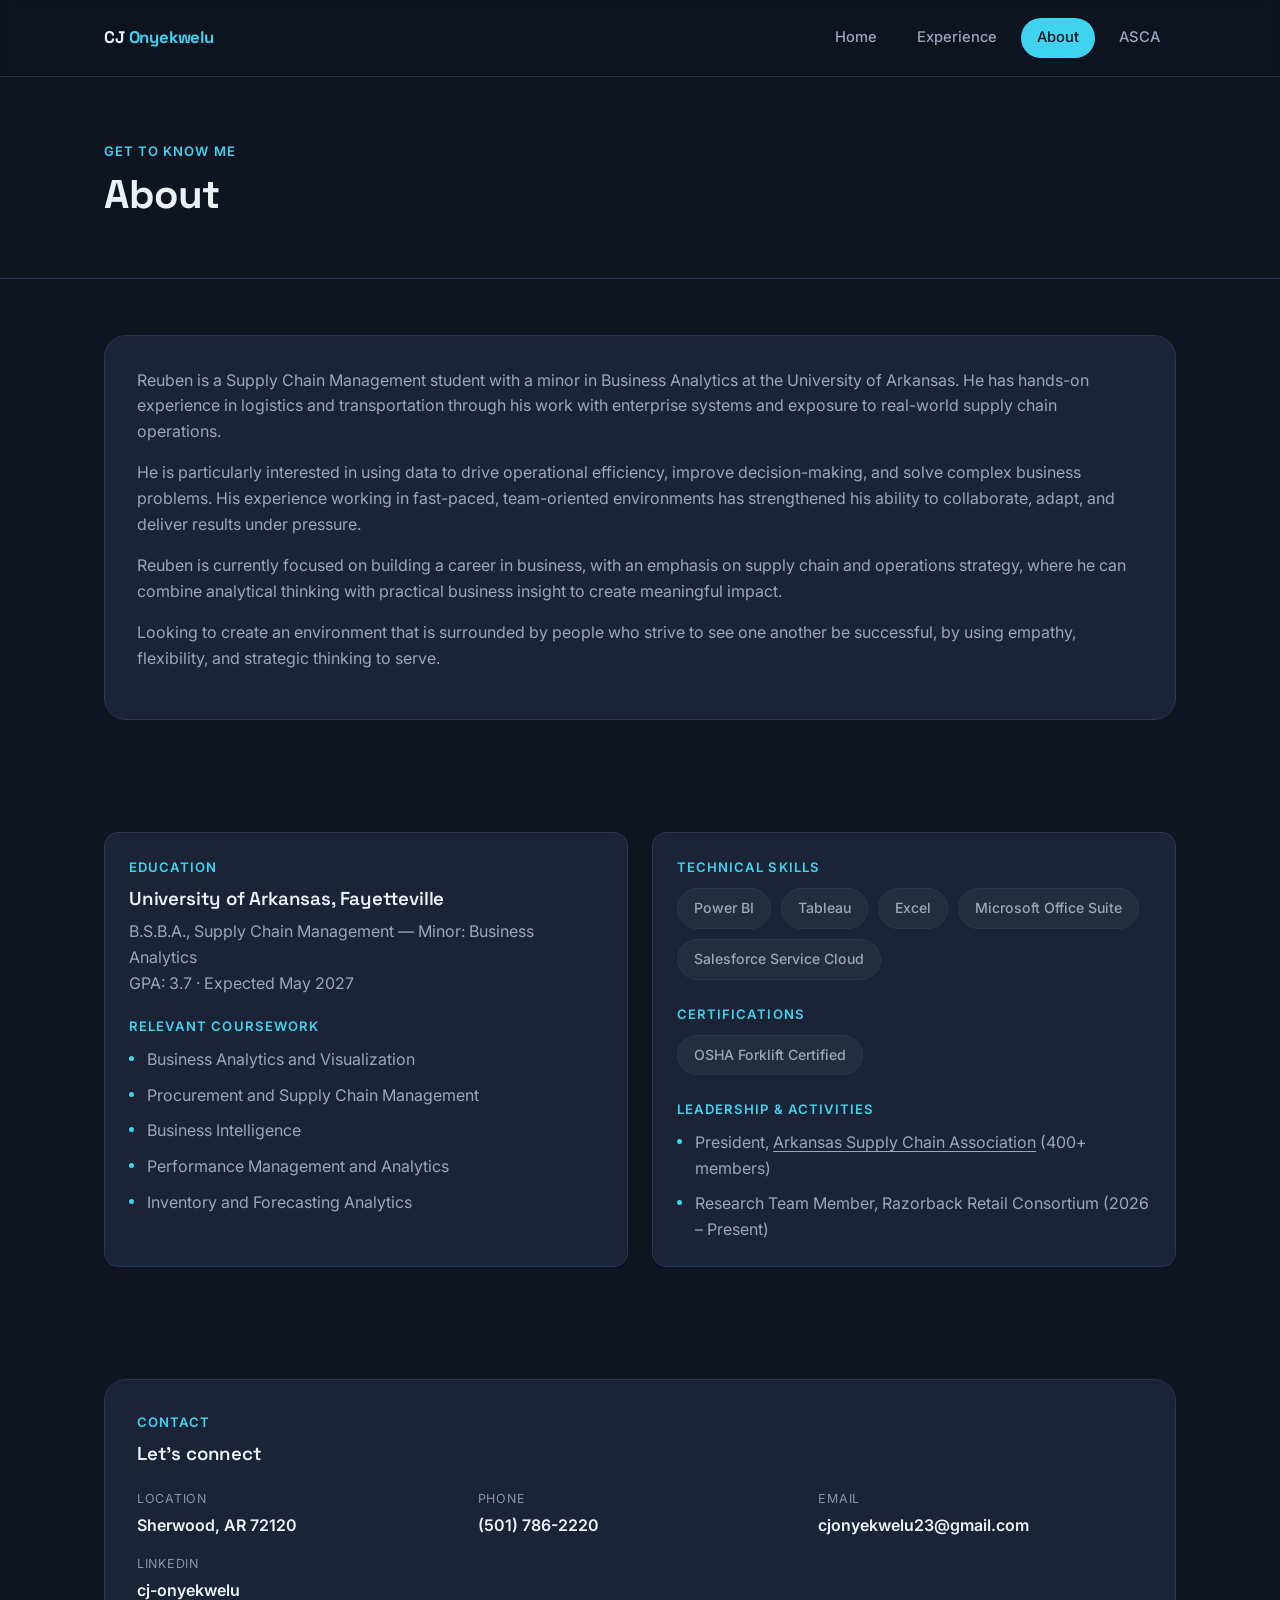
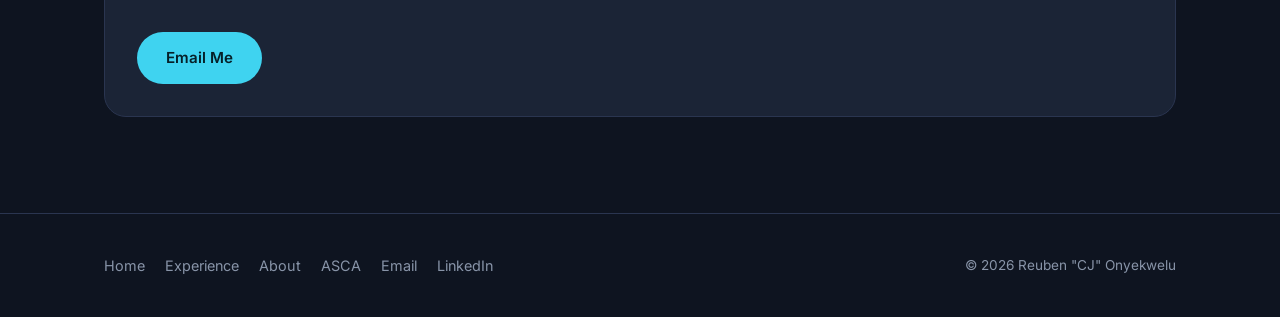
==== about.html @ 1fb99a61 "Build Command Center portfolio site Multi-page static site (Home, Experience, About, ASCA) built to " ====
<!DOCTYPE html>
<html lang="en">
<head>
<meta charset="UTF-8">
<meta name="viewport" content="width=device-width, initial-scale=1.0">
<title>About — Reuben "CJ" Onyekwelu</title>
<meta name="description" content="About Reuben \"CJ\" Onyekwelu — education, skills, coursework, and contact information.">
<link rel="preconnect" href="https://fonts.googleapis.com">
<link rel="preconnect" href="https://fonts.gstatic.com" crossorigin>
<link href="https://fonts.googleapis.com/css2?family=Space+Grotesk:wght@500;600;700&family=Inter:wght@400;500;600&display=swap" rel="stylesheet">
<link rel="icon" type="image/svg+xml" href="favicon.svg">
<link rel="stylesheet" href="assets/css/style.css">
</head>
<body>

<header class="site-header">
  <nav class="nav">
    <a href="index.html" class="nav-brand">CJ <span>Onyekwelu</span></a>
    <button class="nav-toggle" aria-label="Toggle navigation">
      <svg viewBox="0 0 24 24" fill="none" stroke="currentColor" stroke-width="2"><line x1="3" y1="6" x2="21" y2="6"/><line x1="3" y1="12" x2="21" y2="12"/><line x1="3" y1="18" x2="21" y2="18"/></svg>
    </button>
    <ul class="nav-links">
      <li><a href="index.html">Home</a></li>
      <li><a href="experience.html">Experience</a></li>
      <li><a href="about.html" class="active">About</a></li>
      <li><a href="asca.html">ASCA</a></li>
    </ul>
  </nav>
</header>

<main>

  <section class="page-hero">
    <div class="container">
      <span class="section-label">Get to Know Me</span>
      <h1>About</h1>
    </div>
  </section>

  <section>
    <div class="container">
      <div class="card">
        <p>Reuben is a Supply Chain Management student with a minor in Business Analytics at the University of Arkansas. He has hands-on experience in logistics and transportation through his work with enterprise systems and exposure to real-world supply chain operations.</p>
        <p>He is particularly interested in using data to drive operational efficiency, improve decision-making, and solve complex business problems. His experience working in fast-paced, team-oriented environments has strengthened his ability to collaborate, adapt, and deliver results under pressure.</p>
        <p>Reuben is currently focused on building a career in business, with an emphasis on supply chain and operations strategy, where he can combine analytical thinking with practical business insight to create meaningful impact.</p>
        <p>Looking to create an environment that is surrounded by people who strive to see one another be successful, by using empathy, flexibility, and strategic thinking to serve.</p>
      </div>
    </div>
  </section>

  <section>
    <div class="container grid-2">
      <div class="card card-sm">
        <span class="section-label">Education</span>
        <h3>University of Arkansas, Fayetteville</h3>
        <p>B.S.B.A., Supply Chain Management — Minor: Business Analytics<br>GPA: 3.7 &middot; Expected May 2027</p>
        <span class="section-label" style="margin-top: 20px;">Relevant Coursework</span>
        <ul class="plain-list">
          <li>Business Analytics and Visualization</li>
          <li>Procurement and Supply Chain Management</li>
          <li>Business Intelligence</li>
          <li>Performance Management and Analytics</li>
          <li>Inventory and Forecasting Analytics</li>
        </ul>
      </div>

      <div class="card card-sm">
        <span class="section-label">Technical Skills</span>
        <div class="chip-row" style="margin-bottom: 24px;">
          <span class="chip">Power BI</span>
          <span class="chip">Tableau</span>
          <span class="chip">Excel</span>
          <span class="chip">Microsoft Office Suite</span>
          <span class="chip">Salesforce Service Cloud</span>
        </div>
        <span class="section-label">Certifications</span>
        <div class="chip-row" style="margin-bottom: 24px;">
          <span class="chip">OSHA Forklift Certified</span>
        </div>
        <span class="section-label">Leadership &amp; Activities</span>
        <ul class="plain-list">
          <li>President, <a href="asca.html" style="text-decoration: underline; text-underline-offset: 3px;">Arkansas Supply Chain Association</a> (400+ members)</li>
          <li>Research Team Member, Razorback Retail Consortium (2026 – Present)</li>
        </ul>
      </div>
    </div>
  </section>

  <section id="contact">
    <div class="container">
      <div class="card">
        <span class="section-label">Contact</span>
        <h3 style="margin-bottom: 24px;">Let's connect</h3>
        <div class="contact-grid">
          <div class="contact-item">
            <span class="label">Location</span>
            <span class="value">Sherwood, AR 72120</span>
          </div>
          <div class="contact-item">
            <span class="label">Phone</span>
            <a href="tel:+15017862220">(501) 786-2220</a>
          </div>
          <div class="contact-item">
            <span class="label">Email</span>
            <a href="mailto:cjonyekwelu23@gmail.com">cjonyekwelu23@gmail.com</a>
          </div>
          <div class="contact-item">
            <span class="label">LinkedIn</span>
            <a href="https://www.linkedin.com/in/cj-onyekwelu/" target="_blank" rel="noopener">cj-onyekwelu</a>
          </div>
        </div>
        <a href="mailto:cjonyekwelu23@gmail.com" class="btn btn-primary" style="margin-top: 28px;">Email Me</a>
      </div>
    </div>
  </section>

</main>

<footer class="site-footer">
  <div class="container footer-inner">
    <div class="footer-links">
      <a href="index.html">Home</a>
      <a href="experience.html">Experience</a>
      <a href="about.html">About</a>
      <a href="asca.html">ASCA</a>
      <a href="mailto:cjonyekwelu23@gmail.com">Email</a>
      <a href="https://www.linkedin.com/in/cj-onyekwelu/" target="_blank" rel="noopener">LinkedIn</a>
    </div>
    <div class="footer-copy">&copy; 2026 Reuben "CJ" Onyekwelu</div>
  </div>
</footer>

<script src="assets/js/main.js"></script>
</body>
</html>
---- assets/css/style.css ----
/* ============================================================
   Command Center — design system
   Reuben "CJ" Onyekwelu — Supply Chain & Operations Portfolio
   ============================================================ */

:root {
  --bg: #0E1420;
  --panel: #1B2436;
  --border: #2A3550;
  --text: #EDF1F7;
  --text-secondary: #9AA6BC;
  --text-muted: #8894A8;
  --accent: #3FD3F0;
  --accent-hover: #5FDCF5;
  --chip-bg: rgba(255, 255, 255, 0.04);

  --radius-lg: 22px;
  --radius-md: 14px;
  --radius-sm: 10px;

  --font-display: "Space Grotesk", "Inter", system-ui, sans-serif;
  --font-body: "Inter", system-ui, -apple-system, sans-serif;

  --max-width: 1120px;
  color-scheme: dark;
}

* {
  box-sizing: border-box;
}

html {
  scroll-behavior: smooth;
}

body {
  margin: 0;
  background: var(--bg);
  color: var(--text);
  font-family: var(--font-body);
  font-size: 16px;
  line-height: 1.6;
  -webkit-font-smoothing: antialiased;
}

img {
  max-width: 100%;
  display: block;
}

a {
  color: inherit;
  text-decoration: none;
}

h1, h2, h3, h4 {
  font-family: var(--font-display);
  font-weight: 600;
  line-height: 1.15;
  margin: 0 0 0.5em;
  letter-spacing: -0.01em;
}

h1 { font-weight: 700; }

p {
  margin: 0 0 1em;
  color: var(--text-secondary);
}

.container {
  width: 100%;
  max-width: var(--max-width);
  margin: 0 auto;
  padding: 0 24px;
}

/* ---------- Navigation ---------- */

.site-header {
  position: sticky;
  top: 0;
  z-index: 100;
  background: rgba(14, 20, 32, 0.85);
  backdrop-filter: blur(10px);
  border-bottom: 1px solid var(--border);
}

.nav {
  display: flex;
  align-items: center;
  justify-content: space-between;
  padding: 18px 24px;
  max-width: var(--max-width);
  margin: 0 auto;
}

.nav-brand {
  font-family: var(--font-display);
  font-weight: 700;
  font-size: 1.05rem;
  color: var(--text);
  letter-spacing: -0.01em;
}

.nav-brand span {
  color: var(--accent);
}

.nav-links {
  display: flex;
  gap: 8px;
  align-items: center;
  list-style: none;
  margin: 0;
  padding: 0;
}

.nav-links a {
  display: inline-block;
  padding: 8px 16px;
  border-radius: 999px;
  font-size: 0.92rem;
  font-weight: 500;
  color: var(--text-secondary);
  transition: color 0.15s ease, background 0.15s ease;
}

.nav-links a:hover {
  color: var(--text);
  background: var(--chip-bg);
}

.nav-links a.active {
  color: var(--bg);
  background: var(--accent);
}

.nav-toggle {
  display: none;
  background: none;
  border: 1px solid var(--border);
  border-radius: 8px;
  color: var(--text);
  width: 40px;
  height: 40px;
  align-items: center;
  justify-content: center;
  cursor: pointer;
}

.nav-toggle svg {
  width: 20px;
  height: 20px;
}

/* ---------- Buttons / chips ---------- */

.btn {
  display: inline-flex;
  align-items: center;
  gap: 8px;
  padding: 13px 28px;
  border-radius: 999px;
  font-weight: 600;
  font-size: 0.95rem;
  font-family: var(--font-body);
  cursor: pointer;
  border: 1px solid transparent;
  transition: transform 0.15s ease, box-shadow 0.15s ease, background 0.15s ease;
}

.btn-primary {
  background: var(--accent);
  color: #062028;
  box-shadow: 0 0 0 rgba(63, 211, 240, 0);
}

.btn-primary:hover {
  background: var(--accent-hover);
  box-shadow: 0 0 24px rgba(63, 211, 240, 0.35);
  transform: translateY(-1px);
}

.btn-ghost {
  background: transparent;
  border-color: var(--border);
  color: var(--text);
}

.btn-ghost:hover {
  border-color: var(--accent);
  color: var(--accent);
}

.chip {
  display: inline-flex;
  align-items: center;
  gap: 6px;
  padding: 8px 16px;
  border-radius: 999px;
  background: var(--chip-bg);
  border: 1px solid var(--border);
  color: var(--text-secondary);
  font-size: 0.88rem;
  font-weight: 500;
}

.chip-row {
  display: flex;
  flex-wrap: wrap;
  gap: 10px;
}

/* ---------- Cards / panels ---------- */

.card {
  background: var(--panel);
  border: 1px solid var(--border);
  border-radius: var(--radius-lg);
  padding: 32px;
}

.card-sm {
  border-radius: var(--radius-md);
  padding: 24px;
}

/* ---------- Hero ---------- */

.hero {
  position: relative;
  padding: 88px 0 64px;
  overflow: hidden;
}

.hero-glow {
  position: absolute;
  top: -180px;
  left: 50%;
  transform: translateX(-50%);
  width: 640px;
  height: 640px;
  background: radial-gradient(circle, rgba(63, 211, 240, 0.16) 0%, rgba(63, 211, 240, 0) 68%);
  pointer-events: none;
  z-index: 0;
}

.hero-inner {
  position: relative;
  z-index: 1;
  display: grid;
  grid-template-columns: auto 1fr;
  gap: 40px;
  align-items: center;
}

.hero-avatar {
  width: 168px;
  height: 168px;
  border-radius: 28px;
  padding: 3px;
  background: linear-gradient(135deg, var(--accent), rgba(63, 211, 240, 0.15) 60%, var(--border));
  flex-shrink: 0;
}

.hero-avatar img {
  width: 100%;
  height: 100%;
  border-radius: 25px;
  object-fit: cover;
  background: var(--panel);
}

.role-tag {
  display: inline-block;
  color: var(--accent);
  font-weight: 600;
  font-size: 0.85rem;
  letter-spacing: 0.06em;
  text-transform: uppercase;
  margin-bottom: 14px;
}

.hero h1 {
  font-size: clamp(2rem, 4vw, 2.85rem);
  margin-bottom: 12px;
}

.hero-meta {
  display: flex;
  flex-wrap: wrap;
  gap: 8px 20px;
  color: var(--text-muted);
  font-size: 0.94rem;
  margin-bottom: 24px;
}

.hero-meta a:hover {
  color: var(--accent);
}

.hero-meta-item {
  display: inline-flex;
  align-items: center;
  gap: 7px;
}

.stat-row {
  display: flex;
  flex-wrap: wrap;
  gap: 12px;
  margin-bottom: 28px;
}

.stat-badge {
  background: var(--chip-bg);
  border: 1px solid var(--border);
  border-radius: var(--radius-sm);
  padding: 10px 18px;
  min-width: 96px;
}

.stat-badge .value {
  font-family: var(--font-display);
  font-weight: 700;
  font-size: 1.3rem;
  color: var(--text);
  display: block;
}

.stat-badge .label {
  font-size: 0.76rem;
  color: var(--text-muted);
  text-transform: uppercase;
  letter-spacing: 0.05em;
}

/* ---------- Section basics ---------- */

section {
  padding: 56px 0;
}

.section-label {
  color: var(--accent);
  font-weight: 600;
  font-size: 0.82rem;
  letter-spacing: 0.08em;
  text-transform: uppercase;
  margin-bottom: 10px;
  display: block;
}

.section-head {
  margin-bottom: 36px;
  max-width: 640px;
}

.grid-3 {
  display: grid;
  grid-template-columns: repeat(3, 1fr);
  gap: 24px;
}

.grid-2 {
  display: grid;
  grid-template-columns: repeat(2, 1fr);
  gap: 24px;
}

/* ---------- Page hero (non-home) ---------- */

.page-hero {
  padding: 64px 0 40px;
  border-bottom: 1px solid var(--border);
}

.page-hero h1 {
  font-size: clamp(1.9rem, 3.4vw, 2.5rem);
}

.page-hero p {
  max-width: 620px;
  font-size: 1.05rem;
}

/* ---------- Timeline (Experience) ---------- */

.timeline {
  position: relative;
  display: flex;
  flex-direction: column;
  gap: 28px;
}

.timeline::before {
  content: "";
  position: absolute;
  left: 9px;
  top: 12px;
  bottom: 12px;
  width: 1px;
  background: var(--border);
}

.timeline-item {
  position: relative;
  padding-left: 40px;
}

.timeline-dot {
  position: absolute;
  left: 0;
  top: 6px;
  width: 20px;
  height: 20px;
  border-radius: 50%;
  background: var(--panel);
  border: 2px solid var(--accent);
  box-shadow: 0 0 0 4px rgba(63, 211, 240, 0.1);
}

.role-header {
  display: flex;
  flex-wrap: wrap;
  justify-content: space-between;
  align-items: baseline;
  gap: 8px 16px;
  margin-bottom: 4px;
}

.role-title {
  font-family: var(--font-display);
  font-weight: 600;
  font-size: 1.15rem;
  color: var(--text);
}

.role-dates {
  color: var(--accent);
  font-size: 0.86rem;
  font-weight: 600;
  white-space: nowrap;
}

.role-company {
  color: var(--text-secondary);
  font-size: 0.95rem;
  margin-bottom: 14px;
  display: block;
}

.role-company .loc {
  color: var(--text-muted);
}

.role-bullets {
  margin: 0;
  padding: 0;
  list-style: none;
  display: flex;
  flex-direction: column;
  gap: 8px;
}

.role-bullets li {
  position: relative;
  padding-left: 18px;
  color: var(--text-secondary);
  font-size: 0.96rem;
}

.role-bullets li::before {
  content: "";
  position: absolute;
  left: 0;
  top: 9px;
  width: 5px;
  height: 5px;
  border-radius: 50%;
  background: var(--accent);
}

/* ---------- Lists / coursework ---------- */

.plain-list {
  margin: 0;
  padding: 0;
  list-style: none;
  display: flex;
  flex-direction: column;
  gap: 10px;
}

.plain-list li {
  position: relative;
  padding-left: 18px;
  color: var(--text-secondary);
}

.plain-list li::before {
  content: "";
  position: absolute;
  left: 0;
  top: 9px;
  width: 5px;
  height: 5px;
  border-radius: 50%;
  background: var(--accent);
}

/* ---------- Contact block ---------- */

.contact-grid {
  display: grid;
  grid-template-columns: repeat(3, 1fr);
  gap: 16px;
}

.contact-item {
  display: flex;
  flex-direction: column;
  gap: 4px;
}

.contact-item .label {
  font-size: 0.78rem;
  color: var(--text-muted);
  text-transform: uppercase;
  letter-spacing: 0.06em;
}

.contact-item a,
.contact-item span.value {
  font-weight: 600;
  color: var(--text);
}

.contact-item a:hover {
  color: var(--accent);
}

/* ---------- ASCA page ---------- */

.impact-grid {
  display: grid;
  grid-template-columns: repeat(3, 1fr);
  gap: 20px;
  margin-bottom: 8px;
}

.impact-card .value {
  font-family: var(--font-display);
  font-size: 2rem;
  font-weight: 700;
  color: var(--accent);
  display: block;
  margin-bottom: 6px;
}

.impact-card .label {
  color: var(--text-secondary);
  font-size: 0.92rem;
}

.event-table {
  width: 100%;
  border-collapse: collapse;
}

.event-table th,
.event-table td {
  text-align: left;
  padding: 14px 16px;
  border-bottom: 1px solid var(--border);
  font-size: 0.94rem;
}

.event-table th {
  color: var(--text-muted);
  font-weight: 600;
  text-transform: uppercase;
  font-size: 0.75rem;
  letter-spacing: 0.06em;
}

.event-table td {
  color: var(--text-secondary);
}

.event-table tr:last-child td {
  border-bottom: none;
}

.badge-highlight {
  display: inline-block;
  background: rgba(63, 211, 240, 0.12);
  border: 1px solid rgba(63, 211, 240, 0.4);
  color: var(--accent);
  border-radius: 999px;
  padding: 3px 12px;
  font-size: 0.78rem;
  font-weight: 600;
}

.media-grid {
  display: grid;
  grid-template-columns: repeat(3, 1fr);
  gap: 18px;
}

.media-item {
  aspect-ratio: 4 / 5;
  border-radius: var(--radius-md);
  overflow: hidden;
  border: 1px solid var(--border);
  background: var(--panel);
}

.media-item img {
  width: 100%;
  height: 100%;
  object-fit: cover;
  object-position: top center;
}

.media-placeholder {
  width: 100%;
  height: 100%;
  display: flex;
  flex-direction: column;
  align-items: center;
  justify-content: center;
  gap: 10px;
  color: var(--text-muted);
  font-size: 0.82rem;
  background:
    repeating-linear-gradient(
      45deg,
      rgba(255, 255, 255, 0.02),
      rgba(255, 255, 255, 0.02) 10px,
      transparent 10px,
      transparent 20px
    );
}

.media-placeholder svg {
  width: 32px;
  height: 32px;
  opacity: 0.5;
}

/* ---------- Footer ---------- */

.site-footer {
  border-top: 1px solid var(--border);
  padding: 40px 0;
  margin-top: 40px;
}

.footer-inner {
  display: flex;
  flex-wrap: wrap;
  justify-content: space-between;
  align-items: center;
  gap: 16px;
}

.footer-links {
  display: flex;
  gap: 20px;
  flex-wrap: wrap;
}

.footer-links a {
  color: var(--text-muted);
  font-size: 0.9rem;
}

.footer-links a:hover {
  color: var(--accent);
}

.footer-copy {
  color: var(--text-muted);
  font-size: 0.85rem;
}

/* ---------- Responsive ---------- */

@media (max-width: 860px) {
  .grid-3 { grid-template-columns: 1fr; }
  .grid-2 { grid-template-columns: 1fr; }
  .impact-grid { grid-template-columns: 1fr; }
  .contact-grid { grid-template-columns: 1fr; }
  .media-grid { grid-template-columns: repeat(2, 1fr); }
}

@media (max-width: 720px) {
  .nav-links {
    position: absolute;
    top: 100%;
    left: 0;
    right: 0;
    background: var(--bg);
    border-bottom: 1px solid var(--border);
    flex-direction: column;
    align-items: stretch;
    padding: 12px 24px 20px;
    gap: 4px;
    display: none;
  }

  .nav-links.open {
    display: flex;
  }

  .nav-links a {
    padding: 12px 16px;
  }

  .nav-toggle {
    display: inline-flex;
  }

  .hero-inner {
    grid-template-columns: 1fr;
    text-align: center;
  }

  .hero-avatar {
    margin: 0 auto;
  }

  .hero-meta {
    justify-content: center;
  }

  .stat-row {
    justify-content: center;
  }

  .role-header {
    flex-direction: column;
  }
}

@media (max-width: 520px) {
  .media-grid { grid-template-columns: repeat(2, 1fr); }
  .stat-badge { flex: 1 1 auto; }
}
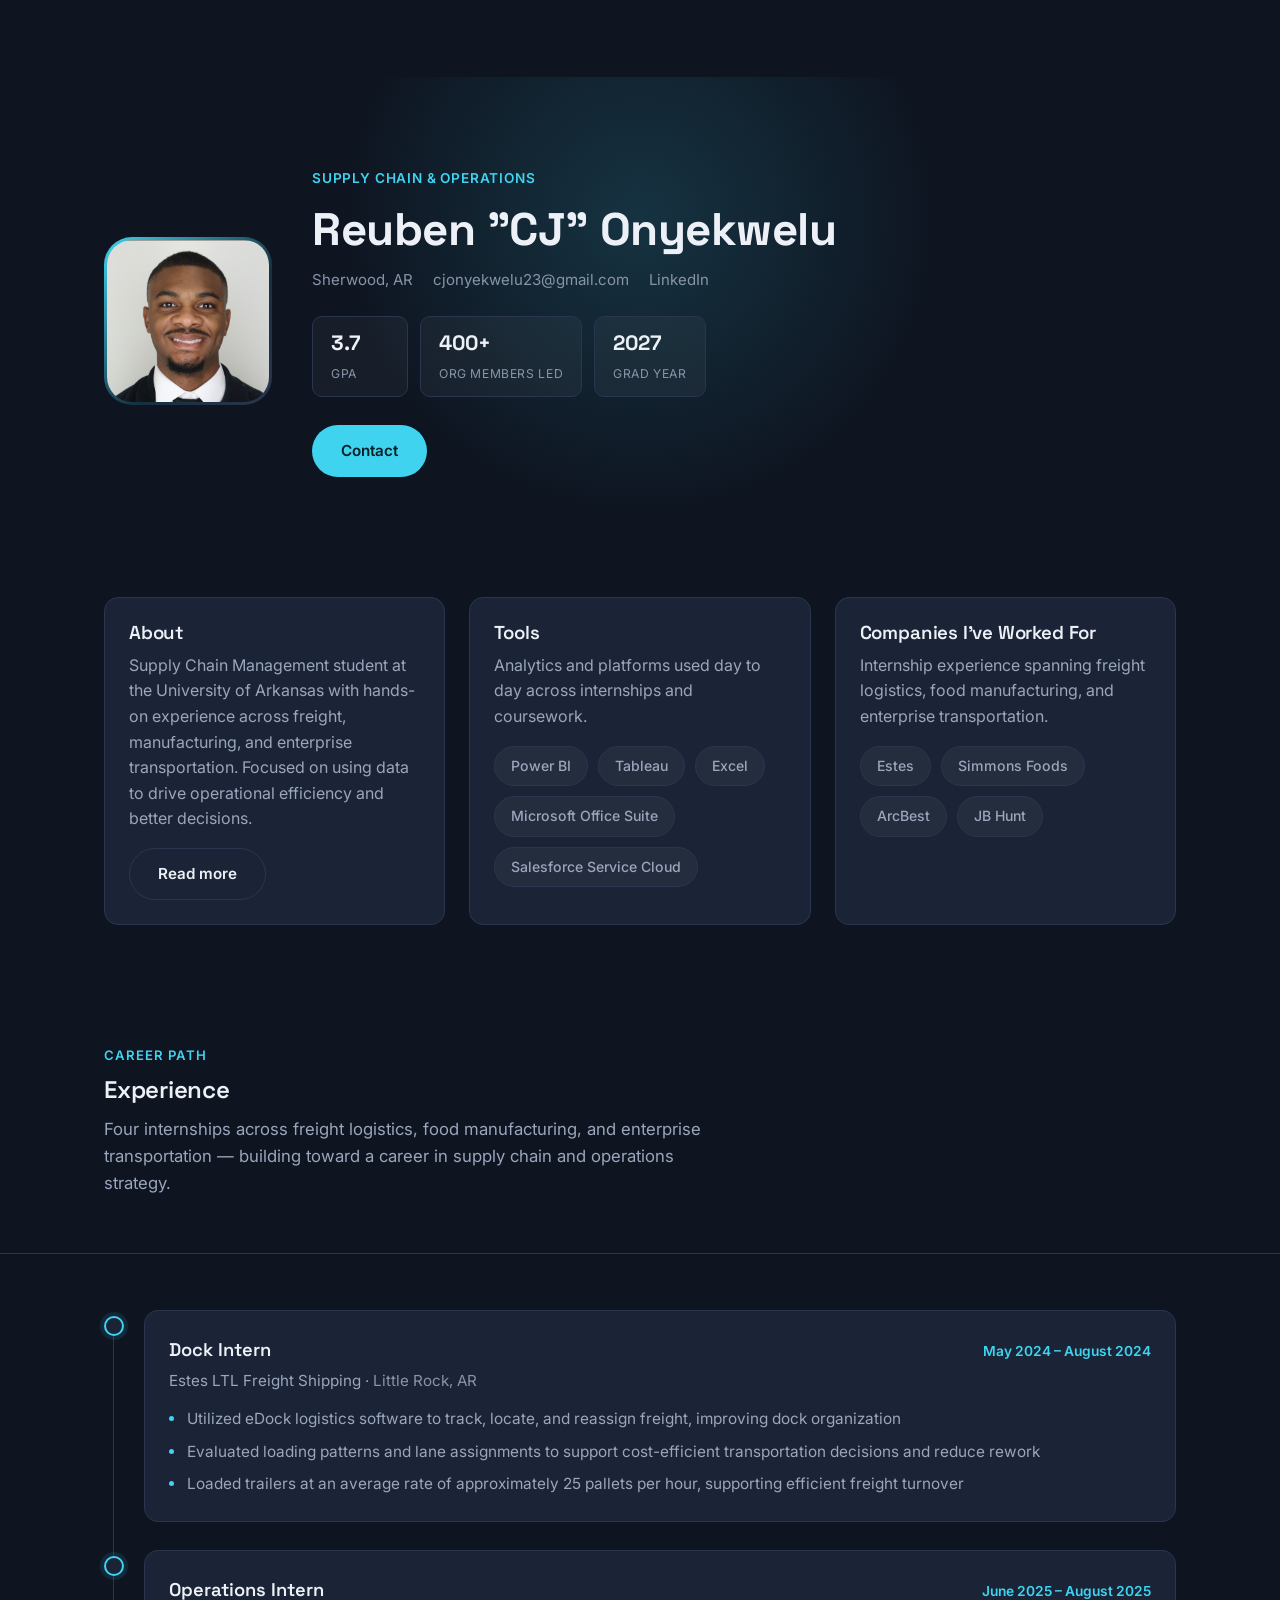
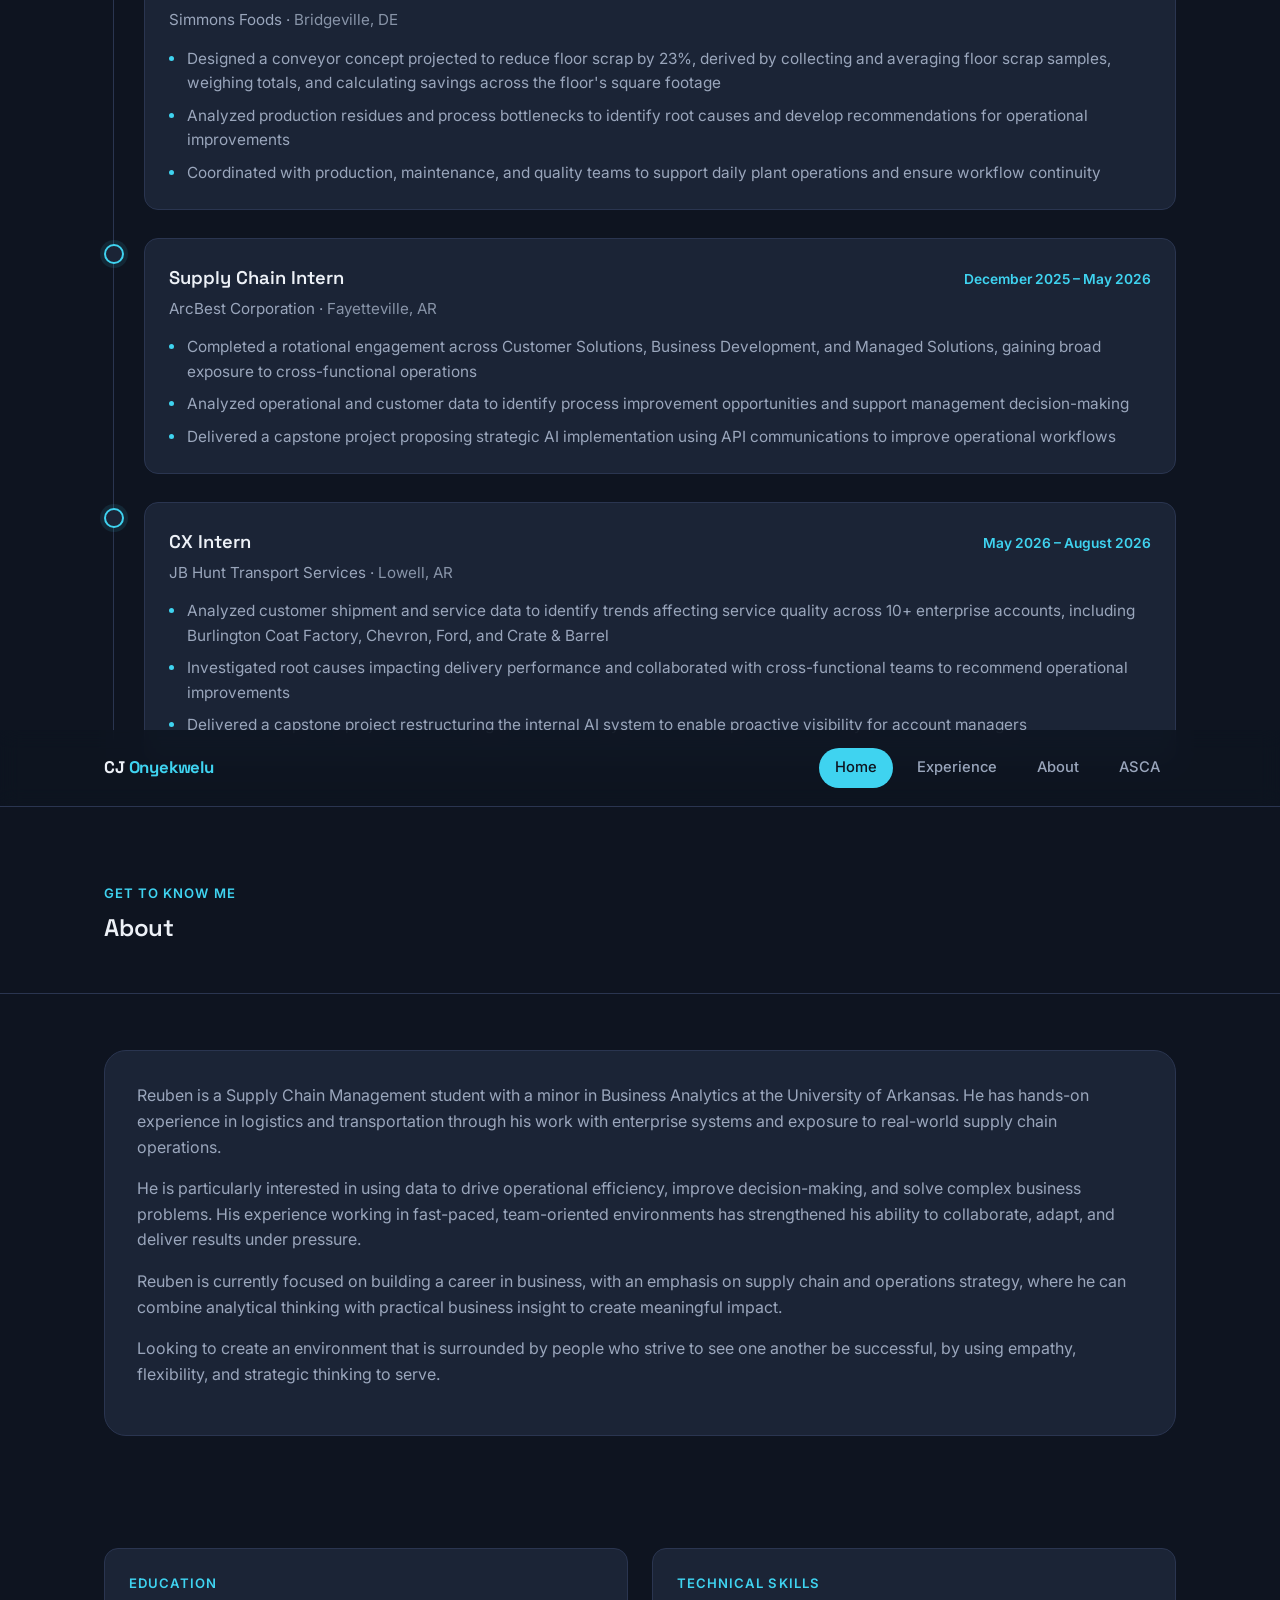
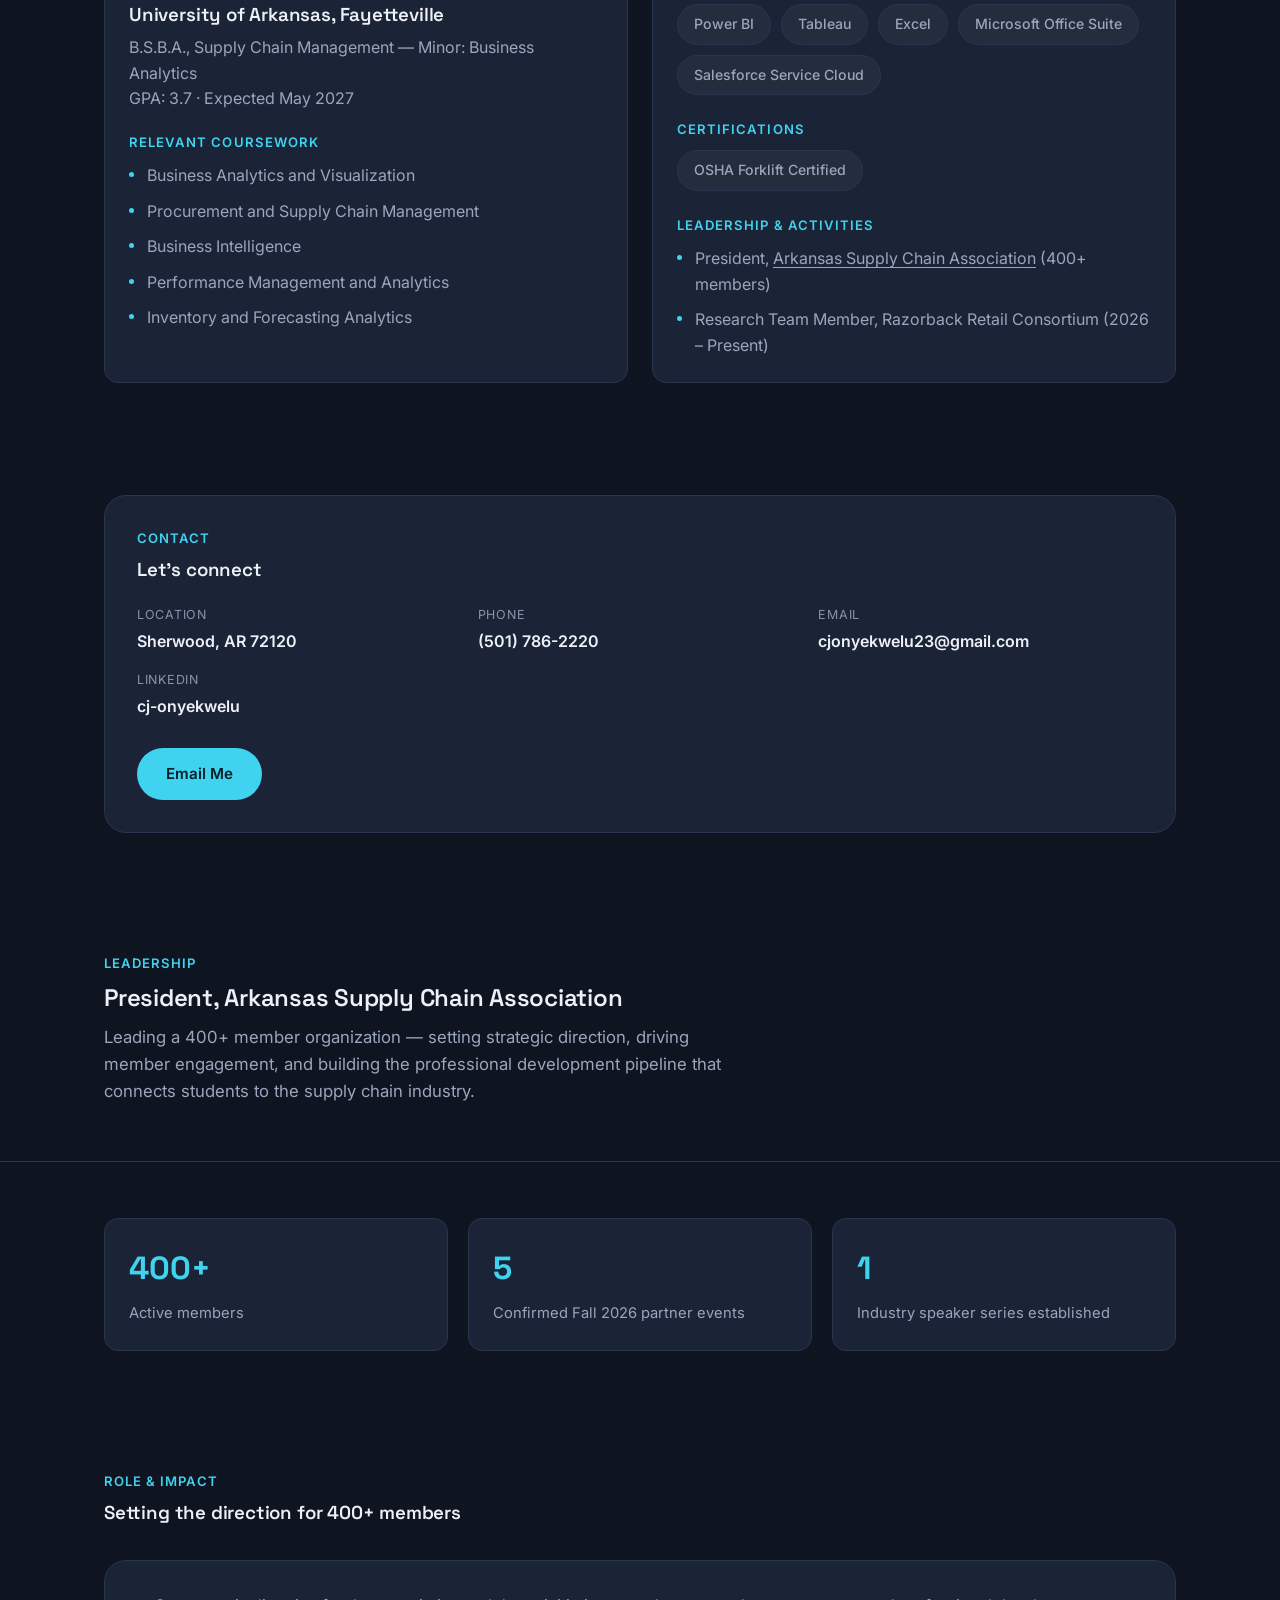
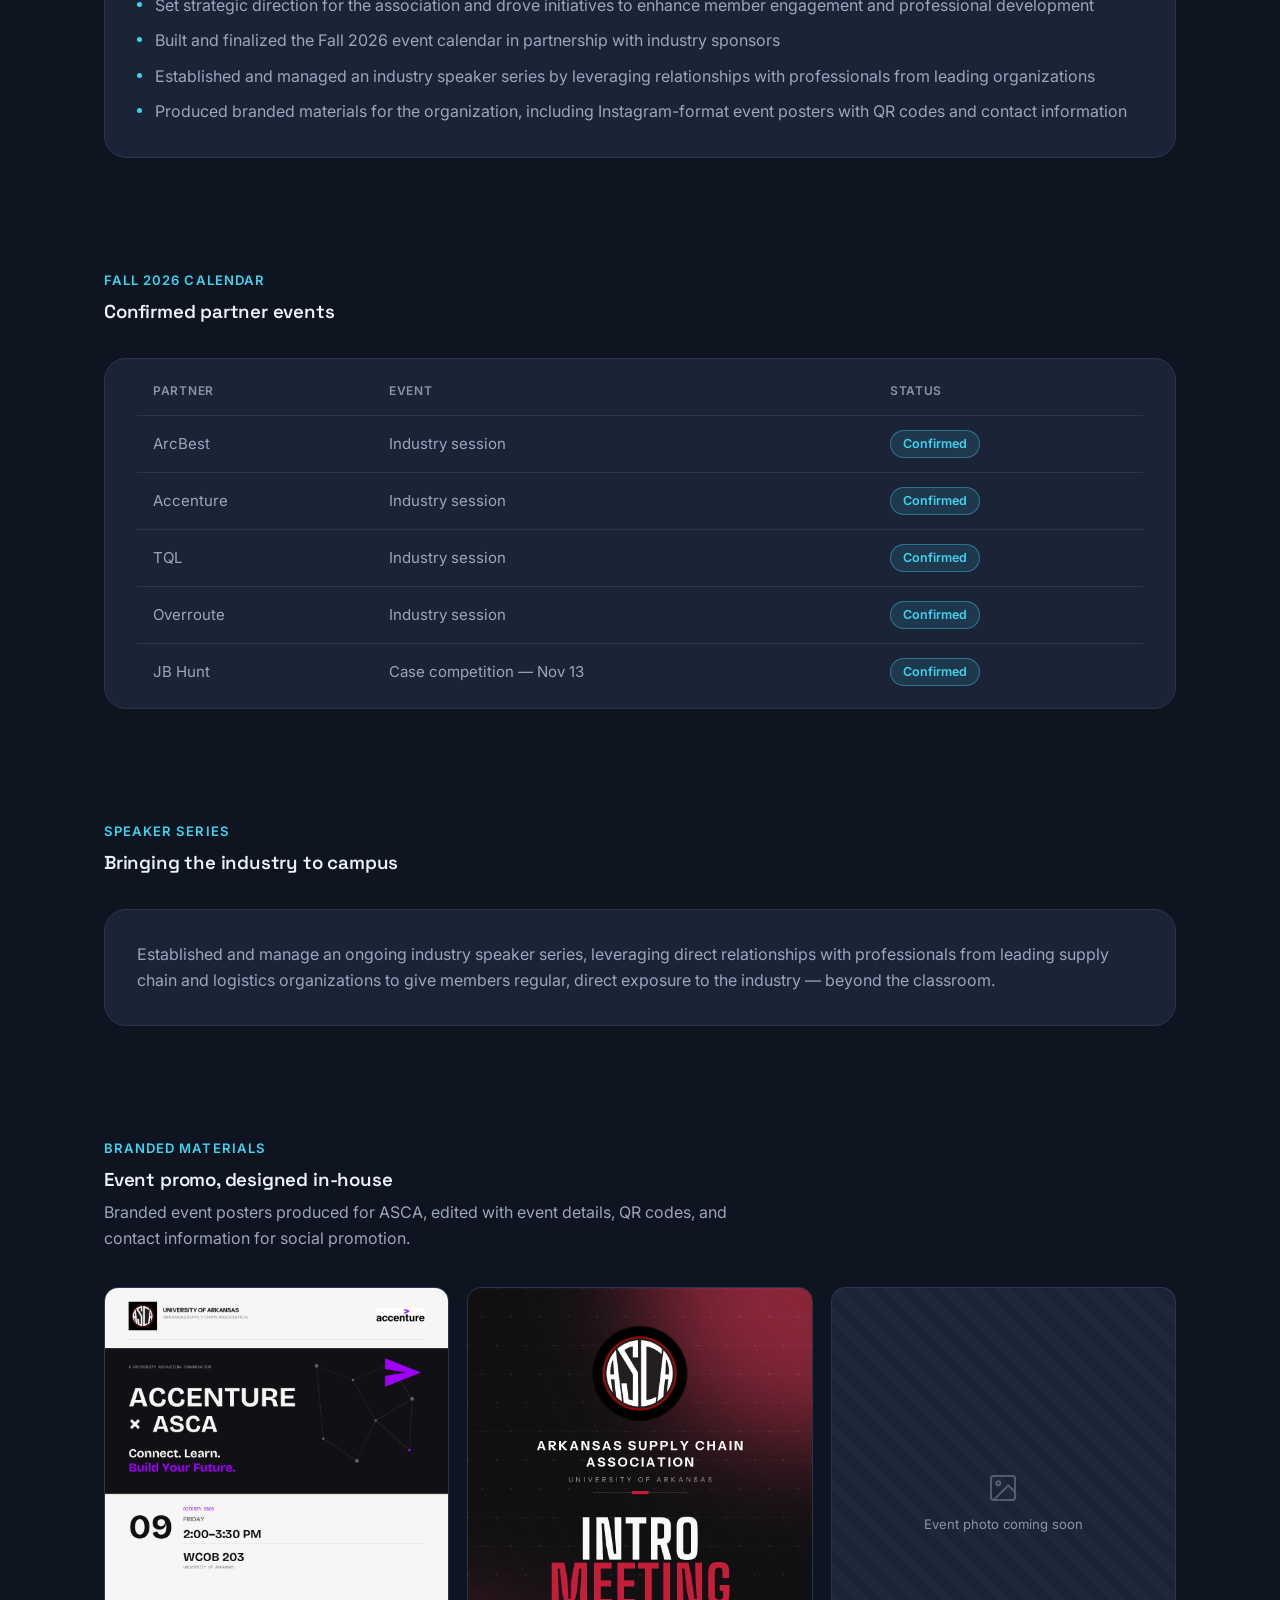
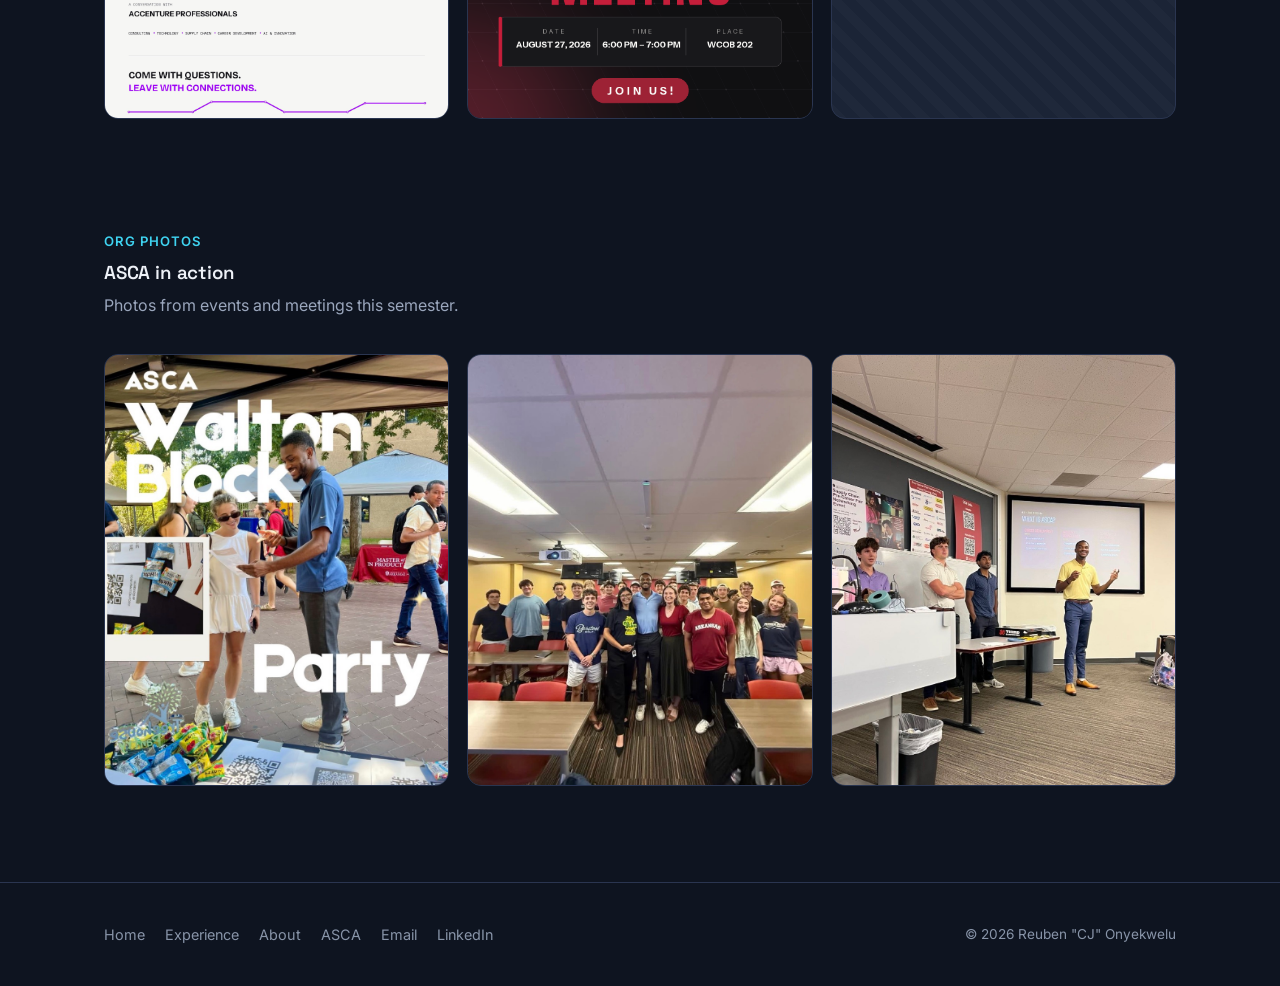
==== commit 0ed81c75: "Convert to a single-page scrolling portfolio Merge Home, Experience, About, and ASCA into one long-s" ====
--- a/about.html
+++ b/about.html
@@ -2,134 +2,11 @@
 <html lang="en">
 <head>
 <meta charset="UTF-8">
-<meta name="viewport" content="width=device-width, initial-scale=1.0">
-<title>About — Reuben "CJ" Onyekwelu</title>
-<meta name="description" content="About Reuben \"CJ\" Onyekwelu — education, skills, coursework, and contact information.">
-<link rel="preconnect" href="https://fonts.googleapis.com">
-<link rel="preconnect" href="https://fonts.gstatic.com" crossorigin>
-<link href="https://fonts.googleapis.com/css2?family=Space+Grotesk:wght@500;600;700&family=Inter:wght@400;500;600&display=swap" rel="stylesheet">
-<link rel="icon" type="image/svg+xml" href="favicon.svg">
-<link rel="stylesheet" href="assets/css/style.css">
+<meta http-equiv="refresh" content="0; url=index.html#about">
+<link rel="canonical" href="index.html#about">
+<title>Redirecting…</title>
 </head>
 <body>
-
-<header class="site-header">
-  <nav class="nav">
-    <a href="index.html" class="nav-brand">CJ <span>Onyekwelu</span></a>
-    <button class="nav-toggle" aria-label="Toggle navigation">
-      <svg viewBox="0 0 24 24" fill="none" stroke="currentColor" stroke-width="2"><line x1="3" y1="6" x2="21" y2="6"/><line x1="3" y1="12" x2="21" y2="12"/><line x1="3" y1="18" x2="21" y2="18"/></svg>
-    </button>
-    <ul class="nav-links">
-      <li><a href="index.html">Home</a></li>
-      <li><a href="experience.html">Experience</a></li>
-      <li><a href="about.html" class="active">About</a></li>
-      <li><a href="asca.html">ASCA</a></li>
-    </ul>
-  </nav>
-</header>
-
-<main>
-
-  <section class="page-hero">
-    <div class="container">
-      <span class="section-label">Get to Know Me</span>
-      <h1>About</h1>
-    </div>
-  </section>
-
-  <section>
-    <div class="container">
-      <div class="card">
-        <p>Reuben is a Supply Chain Management student with a minor in Business Analytics at the University of Arkansas. He has hands-on experience in logistics and transportation through his work with enterprise systems and exposure to real-world supply chain operations.</p>
-        <p>He is particularly interested in using data to drive operational efficiency, improve decision-making, and solve complex business problems. His experience working in fast-paced, team-oriented environments has strengthened his ability to collaborate, adapt, and deliver results under pressure.</p>
-        <p>Reuben is currently focused on building a career in business, with an emphasis on supply chain and operations strategy, where he can combine analytical thinking with practical business insight to create meaningful impact.</p>
-        <p>Looking to create an environment that is surrounded by people who strive to see one another be successful, by using empathy, flexibility, and strategic thinking to serve.</p>
-      </div>
-    </div>
-  </section>
-
-  <section>
-    <div class="container grid-2">
-      <div class="card card-sm">
-        <span class="section-label">Education</span>
-        <h3>University of Arkansas, Fayetteville</h3>
-        <p>B.S.B.A., Supply Chain Management — Minor: Business Analytics<br>GPA: 3.7 &middot; Expected May 2027</p>
-        <span class="section-label" style="margin-top: 20px;">Relevant Coursework</span>
-        <ul class="plain-list">
-          <li>Business Analytics and Visualization</li>
-          <li>Procurement and Supply Chain Management</li>
-          <li>Business Intelligence</li>
-          <li>Performance Management and Analytics</li>
-          <li>Inventory and Forecasting Analytics</li>
-        </ul>
-      </div>
-
-      <div class="card card-sm">
-        <span class="section-label">Technical Skills</span>
-        <div class="chip-row" style="margin-bottom: 24px;">
-          <span class="chip">Power BI</span>
-          <span class="chip">Tableau</span>
-          <span class="chip">Excel</span>
-          <span class="chip">Microsoft Office Suite</span>
-          <span class="chip">Salesforce Service Cloud</span>
-        </div>
-        <span class="section-label">Certifications</span>
-        <div class="chip-row" style="margin-bottom: 24px;">
-          <span class="chip">OSHA Forklift Certified</span>
-        </div>
-        <span class="section-label">Leadership &amp; Activities</span>
-        <ul class="plain-list">
-          <li>President, <a href="asca.html" style="text-decoration: underline; text-underline-offset: 3px;">Arkansas Supply Chain Association</a> (400+ members)</li>
-          <li>Research Team Member, Razorback Retail Consortium (2026 – Present)</li>
-        </ul>
-      </div>
-    </div>
-  </section>
-
-  <section id="contact">
-    <div class="container">
-      <div class="card">
-        <span class="section-label">Contact</span>
-        <h3 style="margin-bottom: 24px;">Let's connect</h3>
-        <div class="contact-grid">
-          <div class="contact-item">
-            <span class="label">Location</span>
-            <span class="value">Sherwood, AR 72120</span>
-          </div>
-          <div class="contact-item">
-            <span class="label">Phone</span>
-            <a href="tel:+15017862220">(501) 786-2220</a>
-          </div>
-          <div class="contact-item">
-            <span class="label">Email</span>
-            <a href="mailto:cjonyekwelu23@gmail.com">cjonyekwelu23@gmail.com</a>
-          </div>
-          <div class="contact-item">
-            <span class="label">LinkedIn</span>
-            <a href="https://www.linkedin.com/in/cj-onyekwelu/" target="_blank" rel="noopener">cj-onyekwelu</a>
-          </div>
-        </div>
-        <a href="mailto:cjonyekwelu23@gmail.com" class="btn btn-primary" style="margin-top: 28px;">Email Me</a>
-      </div>
-    </div>
-  </section>
-
-</main>
-
-<footer class="site-footer">
-  <div class="container footer-inner">
-    <div class="footer-links">
-      <a href="index.html">Home</a>
-      <a href="experience.html">Experience</a>
-      <a href="about.html">About</a>
-      <a href="asca.html">ASCA</a>
-      <a href="mailto:cjonyekwelu23@gmail.com">Email</a>
-      <a href="https://www.linkedin.com/in/cj-onyekwelu/" target="_blank" rel="noopener">LinkedIn</a>
-    </div>
-    <div class="footer-copy">&copy; 2026 Reuben "CJ" Onyekwelu</div>
-  </div>
-</footer>
-
-<script src="assets/js/main.js"></script>
+<p>This page has moved. <a href="index.html#about">Continue to About</a>.</p>
 </body>
 </html>
